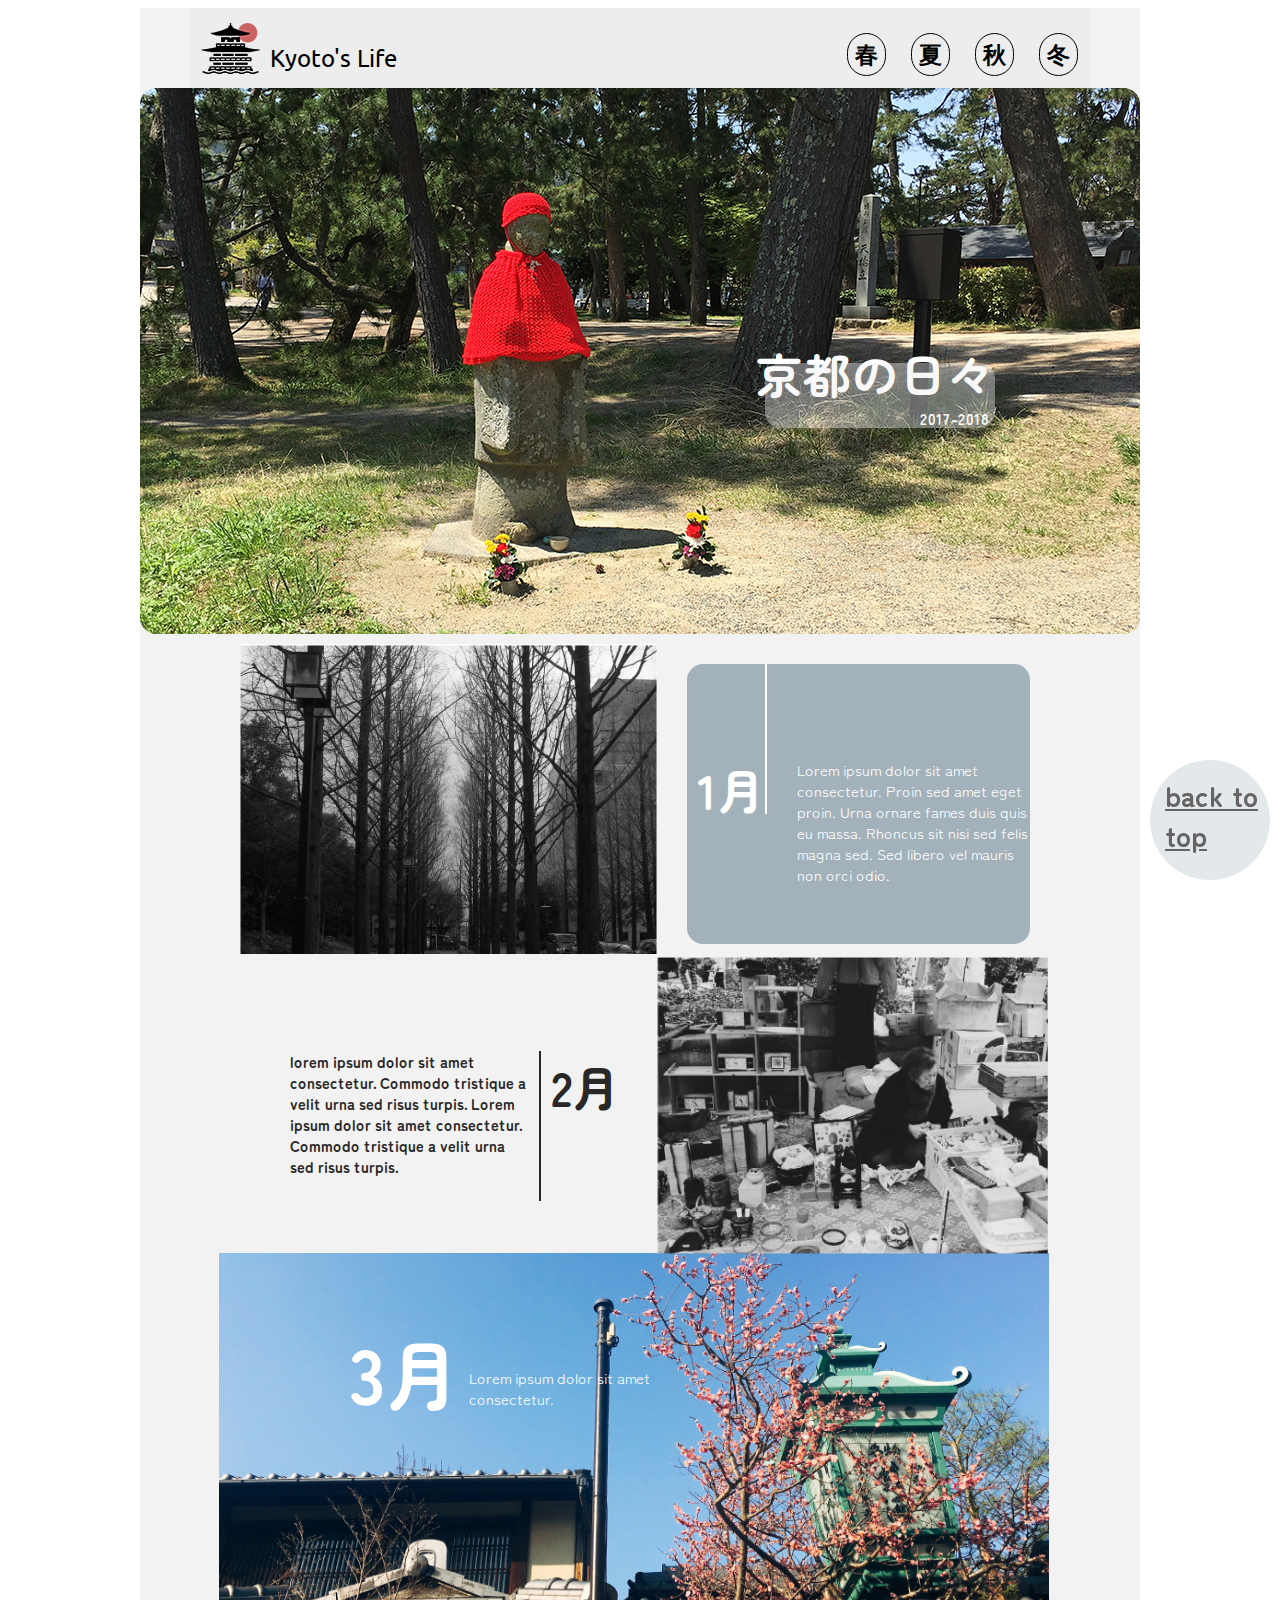
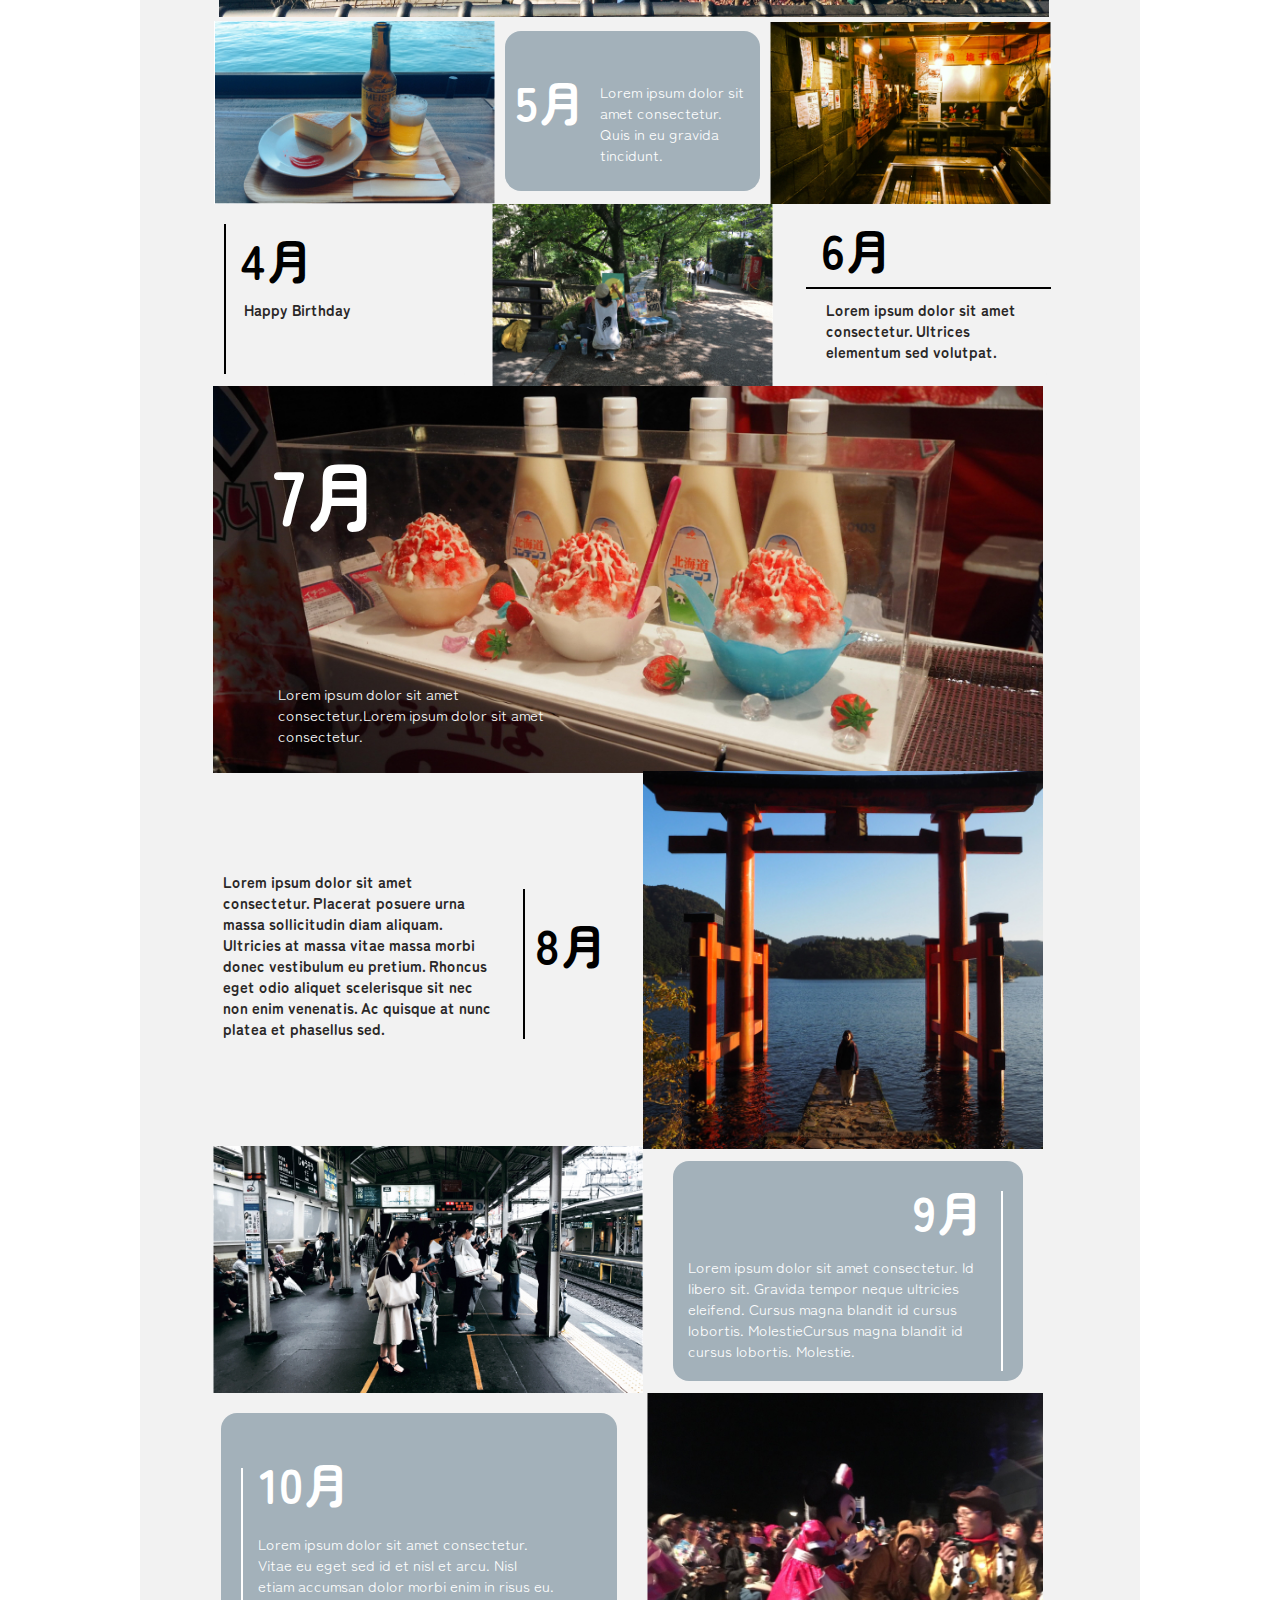
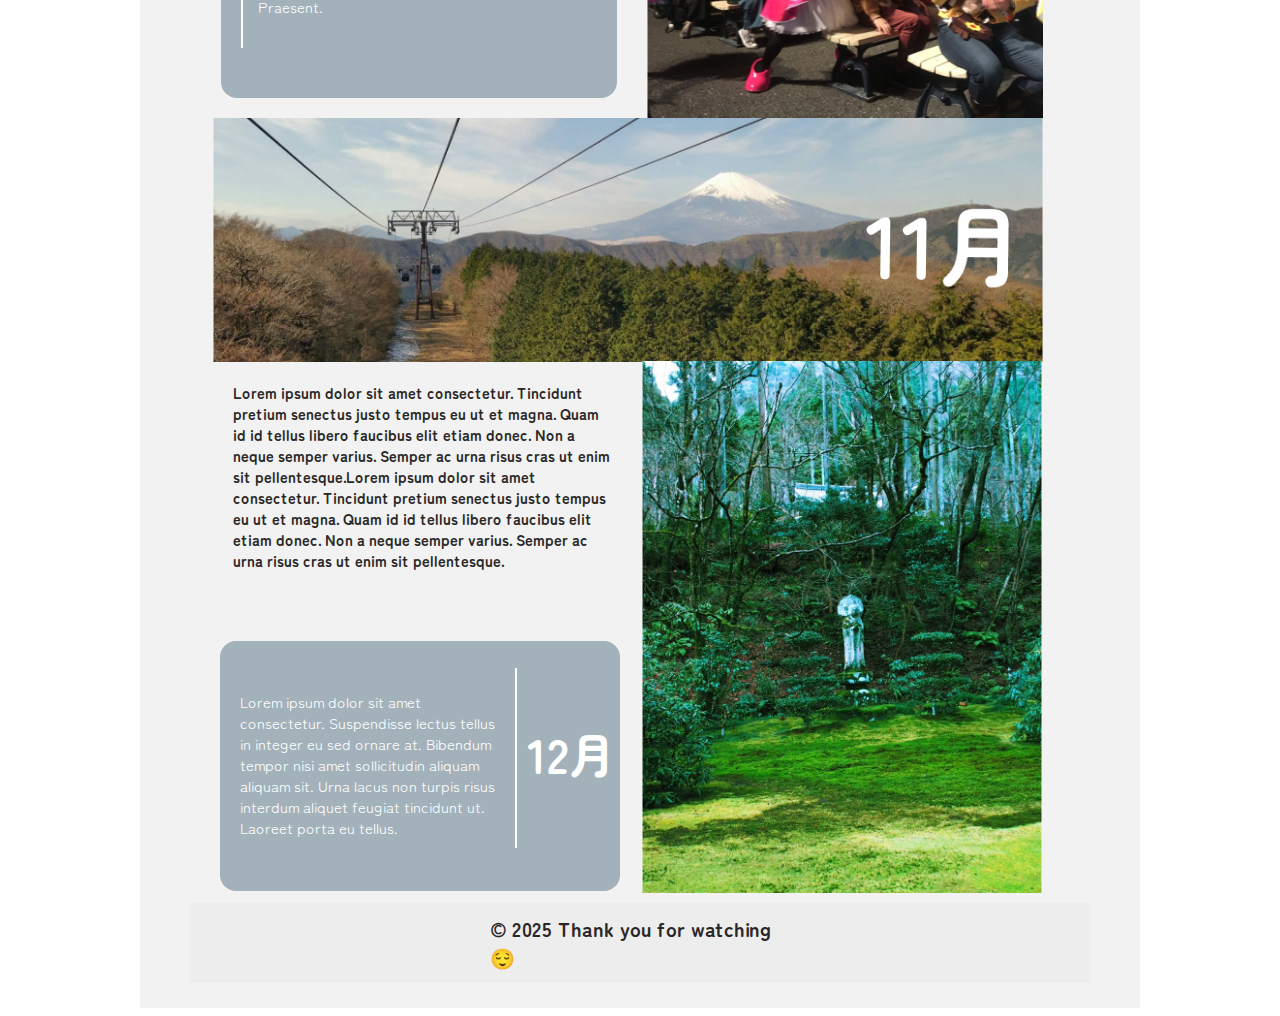
==== demo.html @ 48d339ac "Add files via upload" ====
<!DOCTYPE html>
<html lang="en">
<head>
    <meta charset="UTF-8">
    <meta name="viewport" content="width=device-width, initial-scale=1.0">
    <title>Kyoto's Life</title>
    <link rel="stylesheet" href="style.css">
    


</head>
<body>
    <div class="wrap">
        <header>
          <div class="icon-image"><img src="/網頁用照片/icon.png" alt=""></div>
            <div class="header-title">Kyoto's Life</div>
            <div class="button">
                <h3 class="button1">春</h3>
                <h3 class="button2">夏</h3>
                <h3 class="button3">秋</h3>
                <h3 class="button4">冬</h3>



            </div>
        </header>

        <main>
            <h2 class="main-title">京都の日々</h2>
            <p class="main-intro">2017-2018</p>
            <div class="block_main"></div>
        </main>

        <section>
         <div class="card_1">
            <div class="card_1-image"><img src="/網頁用照片/1月.jpg" alt=""></div>
            <div class="card_1-block">
                <div class="card_1-title">1月</div>
                <div class="card_1-intro">Lorem ipsum dolor sit amet consectetur. Proin sed amet eget proin. Urna ornare fames duis quis eu massa. Rhoncus sit nisi sed felis magna sed. Sed libero vel mauris non orci odio.</div>
            </div>
        </div>

        <div class="card_2">
            <div class="card_2-block">
                <div class="card_2-intro">lorem ipsum dolor sit amet consectetur. Commodo tristique a velit urna sed risus turpis. Lorem ipsum dolor sit amet consectetur. Commodo tristique a velit urna sed risus turpis. </div>
                <div class="card_2-title">2月</div>
             </div>
            <div class="card_2-image"><img src="/網頁用照片/2月.jpg" alt=""></div>
            
        </div>
        
        <div class="card_3">
            <div class="card_3-image"><img src="/網頁用照片/3月.jpg" alt=""></div>
            <div class="card_3-title">3月</div>
            <div class="card_3-intro">Lorem ipsum dolor sit amet consectetur.</div>
        
        </div>

        <div class="card_4">
            <div class="card_4-image1"><img src="/網頁用照片/4月.jpg" alt=""></div>
            <div class="card_4-block">
                <div class="card_4-title">5月</div>
                <div class="card_4-intro">Lorem ipsum dolor sit amet consectetur. Quis in eu gravida tincidunt.</div>
            </div>
            <div class="card_4-image2"><img src="/網頁用照片/6月.jpg" alt=""></div>
        </div>


        <div class="card_5">
            <div class="card_5-block1">
                <div class="card_5-title1">4月</div>
                <div class="card_5-intro1">Happy Birthday</div>
            </div>
            <div class="card_5-image"><img src="/網頁用照片/5月.jpg" alt=""></div>
            <div class="card_5-block2">
                <div class="card_5-title2">6月</div>
                <div class="card_5-intro2">Lorem ipsum dolor sit amet consectetur. Ultrices elementum sed volutpat.</div>
            </div>
        </div>

        <div class="card_6">
            <div class="card_6-image"><img src="/網頁用照片/7月.jpg" alt=""></div>
            <div class="card_6-title">7月</div>
            <div class="card_6-intro">Lorem ipsum dolor sit amet consectetur.Lorem ipsum dolor sit amet consectetur.</div>
        </div>
       
        <div class="card_7">
            <div class="card_7-block">
                <div class="card_7-intro">Lorem ipsum dolor sit amet consectetur. Placerat posuere urna massa sollicitudin diam aliquam. Ultricies at massa vitae massa morbi donec vestibulum eu pretium. Rhoncus eget odio aliquet scelerisque sit nec non enim venenatis. Ac quisque at nunc platea et phasellus sed.</div>
                <div class="card_7-title">8月</div>
            </div>
            <div class="card_7-image"><img src="/網頁用照片/9月.jpg" alt=""></div>
        </div>


        <div class="card_8">
            <div class="card_8-image"><img src="/網頁用照片/8月.jpg" alt=""></div>
            <div class="card_8-block">
                <div class="card_8-title">9月</div>
                <div class="card_8-intro">Lorem ipsum dolor sit amet consectetur. Id libero sit. Gravida tempor neque ultricies eleifend. Cursus magna blandit id cursus lobortis. MolestieCursus magna blandit id cursus lobortis. Molestie.</div>
            </div>
        </div>
    
        <div class="card_9">
            <div class="card_9-block">
                <div class="card_9-title">10月</div>
                <div class="card_9-intro">Lorem ipsum dolor sit amet consectetur. Vitae eu eget sed id et nisl et arcu. Nisl etiam accumsan dolor morbi enim in risus eu. Praesent.</div>
            </div>
            <div class="card_9-image"><img src="/網頁用照片/10月.jpg" alt=""></div>
        </div>


        <div class="card_10">
            <div class="card_10-image"><img src="/網頁用照片/11月.jpg" alt=""></div>
            
        </div>

        <div class="card_11">
            <div class="card_11-intro">Lorem ipsum dolor sit amet consectetur. Tincidunt pretium senectus justo tempus eu ut et magna. Quam id id tellus libero faucibus elit etiam donec. Non a neque semper varius. Semper ac urna risus cras ut enim sit pellentesque.Lorem ipsum dolor sit amet consectetur. Tincidunt pretium senectus justo tempus eu ut et magna. Quam id id tellus libero faucibus elit etiam donec. Non a neque semper varius. Semper ac urna risus cras ut enim sit pellentesque.</div>
        </div>

        <div class="card_12">
            <div class="card_12-block">
                <div class="card_12-intro">Lorem ipsum dolor sit amet consectetur. Suspendisse lectus tellus in integer eu sed ornare at. Bibendum tempor nisi amet sollicitudin aliquam aliquam sit. Urna lacus non turpis risus interdum aliquet feugiat tincidunt ut. Laoreet porta eu tellus.</div>
                <div class="card_12-title">12月</div>
            </div>
        </div>

        <div class="card_13">
            <div class="card_13-image"><img src="/網頁用照片/12月.jpg" alt=""></div>
        </div>
    
        <div class="footer">© 2025 Thank you for watching😌</div>
        <a href="#" class="top">back to <br> top</a>

        </section>



    </div>

    
</body>
</html>
---- style.css ----
@import url('https://fonts.googleapis.com/css2?family=Zen+Maru+Gothic&display=swap');

@import url('https://fonts.googleapis.com/css2?family=Ubuntu:ital,wght@0,300;0,400;0,500;0,700;1,300;1,400;1,500;1,700&display=swap');

*{box-sizing: border-box;}

h2,h3,p {margin: 0;}

.wrap{
    margin: 0 auto;
    width: 1000px;
    height: 4200px;
    background-color: #F2F2F2;
}

img{
    width: 100%;
    display: block;
}

header{
    width: 900px;
    height: 80px;
    background-color: #EDEDED;
    display: flex;
    margin-left: 50px;
    margin-right: 50px;
    
    
}
.icon-image{
    height: 80px;
    width: 80px;
}

.header-title{
    font-family: Ubuntu;
    font-weight: normal;
    font-size: 24px;
    padding-top:35px ;
    


}
.button{
    display: flex;
    padding-left: 450px;
    gap: 25px;
    padding-top: 25px;
    font-size: 20px;
    font-family:Ubuntu;
   

}

.button1{
    width: 39px;
    height: 43px;
    border-width: 1px;
    border-style: solid;
    border-radius: 20px;
    text-align: center;
    align-content: center;
    
}


.button2{
    width: 39px;
    height: 43px;
    border-width: 1px;
    border-style: solid;
    border-radius: 20px;
    text-align: center;
    align-content: center;
    
}


.button3{
    width: 39px;
    height: 43px;
    border-width: 1px;
    border-style: solid;
    border-radius: 20px;
    text-align: center;
    align-content: center;
    
}


.button4{
    width: 39px;
    height: 43px;
    border-width: 1px;
    border-style: solid;
    border-radius: 20px;
    text-align: center;
    align-content: center;
    
}





main{
    width: 1000px;
    height: 546px;
    background-image: url(/網頁用照片/Main.jpg);
    padding-left: 15px;
    border-radius: 16px;
    

}

.main-title{
    font-size: 48px;
    font-family: "Zen Maru Gothic", serif;
    color: white;
    font-weight: bold;
    padding-left: 600px;
    padding-top: 250px;
    margin: 0;

}

.main-title::before {
    content: " ";
    display: block;
    width: 230px;
    height: 65px;
    background-color:#ededed;
    opacity: 40%;
    border-radius: 16px;
    position: absolute;
    margin-left: 10px;
    margin-top: 25px;

}



.main-intro{
    font-size: 15px;
    font-family:"Zen Maru Gothic", serif; 
    color: white;
    font-weight: bold;
    padding-left: 765px;
    margin: 0;
   

}



.section{
    width: 900px;
    margin: 0 auto;
}

.card_1{
    display: flex;
    width: 890px;
    height: 362px;
    margin-bottom: 0;

}

.card_1-image{
    width: 486px;
    height: 362px;
    border-radius: 20px;
    margin-top: 10px;
    margin-left:100px;
}

.card_1-block{
    display: flex;
    background-color: #A3B1BA;
    width: 400px;
    height: 280px;
    margin-top: 30Px;
    margin-left: 30px;
    border-radius: 16px;
    margin-bottom: 0;
  
}
.card_1-title{
    flex-shrink: 0;
    height: 150px;
    font-size: 48px;
    font-weight: 700;
    font-family: "Zen Maru Gothic", serif;
    color: white;
    padding-top: 90PX;
    padding-left: 10PX;
    border-right: 2px solid ;
}


.card_1-intro{
    font-size:15px;
    width:270px ;
    font-family: "Zen Maru Gothic", serif;
    color: white;
    padding-left: 30px;
    padding-top: 95px;
}

.card_2{
    display: flex;
    width: 890px;
    margin-top: -25px;
    
}

.card_2-block{
    display: flex;
    background-color: #F2F2F2;
    width: 400px;
    margin-top: 80Px;
    margin-left: 80px;
    border: 10px auto;

}
.card_2-title{
    flex-shrink: 0;
    height: 150px;
    font-size: 48px;
    font-weight: 700;
    font-family: "Zen Maru Gothic", serif;
    color:rgb(42, 39, 39);
    border-left:2px solid;
    padding-left: 10px;
    margin-left: 10px;
    
    
}

.card_2-intro{
    font-family: "Zen Maru Gothic", serif;
    font-weight: bold ;
    font-size: 15px;
    width: 285px;
    margin-left: 70px;
    color: rgb(42, 39, 39)


}

.card_2-image{
    scale: 110%;
    margin-left: 55px;
    
}
    
.card_3{
    width: 830px;
    margin-top: 13px;
    margin-left: 79px;
    
}

.card_3-title{
    font-size: 76px;
    font-weight: 700;
    font-family: "Zen Maru Gothic", serif;
    color: white;
    position: relative;
    left: 130px;
    top:-300px;
    
}

.card_3-intro{
    font-family: "Zen Maru Gothic", serif;
    font-size: 15px;
    color: white;
    position: relative;
    left: 250px;
    top:-360px;
    width: 200px;
}

.card_4{
    display: flex;
    width: 890px;
    margin-top: -148px;
    margin-left: 74px;
    gap:10px;
}

.card_4-image1{
    width: 281px;
}

.card_4-block{
    display: block;
    background-color: #A3B1BA;
    width: 255px;
    height: 160px;
    margin-top: 10Px;
    border-radius: 16px;
    margin-bottom: 0;
    
}

.card_4-title{
    flex-shrink: 0;
    font-size: 48px;
    font-weight: 700;
    font-family: "Zen Maru Gothic", serif;
    color: white;
    padding-left: 10px;
    padding-top: 35px;


}

.card_4-intro{
    font-size: 15px;
    font-family: "Zen Maru Gothic", serif;
    color: white;
    width: 150px;
    padding-bottom: 100px;
    position: relative;
    top: -55px;
    left: 95px;
}

.card_4-image2{
    width: 281px;
    margin-top: 1px;
}

.card_5{
    display: flex;
    width: 890px;
    margin-left: 74px;
    gap:10px

}


.card_5-block1{
    display: block;
    background-color: #F2F2F2;
    width: 255px;
    border-radius: 16px;
    margin-top: 10px;
    height: 165px;
}

.card_5-title1{
    flex-shrink: 0;
    font-size: 48px;
    font-weight: 700;
    font-family: "Zen Maru Gothic", serif;
    border-left: 2px solid;
    height: 150px;
    margin-left: 10px;
    margin-top: 10px;
    padding-left: 15px;

}

.card_5-intro1{
    font-size: 15px;
    font-family: "Zen Maru Gothic", serif;
    width: 200px;
    position: relative;
    top:-75px;
    left: 30px;
    color: rgb(42, 39, 39);
    font-weight: bold;

}
.card_5-image{
    width: 281px;
    margin-left: 13px;
}


.card_5-block2{
    display: block;
    background-color: #F2F2F2;
    width: 255px;
    border-radius: 16px;
    margin-top: 10px;
    height: 165px;
    margin-left: 13px;
}

.card_5-title2{
    flex-shrink: 0;
    font-size: 48px;
    font-weight: 700;
    font-family: "Zen Maru Gothic", serif;
    border-bottom: 2px solid;
    height: 75px;
    margin-left: 10px;
    padding-left: 15px;

}

.card_5-intro2{
    font-size: 15px;
    font-family: "Zen Maru Gothic", serif;
    width: 200px;
    position: relative;
    top:10px;
    left: 30px;
    color: rgb(42, 39, 39);
    font-weight: bold;

}


.card_6{
    width: 830px;
    margin-left: 73px;

}


.card_6-title{
    font-size: 76px;
    font-weight: 700;
    font-family: "Zen Maru Gothic", serif;
    color: white;
    position: relative;
    left: 60px;
    top:-335px;
    
}

.card_6-intro{
    font-family: "Zen Maru Gothic", serif;
    font-size: 15px;
    color: white;
    position: relative;
    left: 65px;
    top:-200px;
    width: 300px;
}

.card_7{
    width: 830px;
    display: flex;
    margin-top: -175px;  
    margin-left: 73px;
    gap:30px

}

.card_7-block{
    width: 400px;
    margin-top: 100px;
    background-color:#F2F2F2;
    padding-left: 10px;           
}

.card_7-intro{
    font-size: 15px;
    font-family: "Zen Maru Gothic", serif;
    width: 270px;
    position: relative;
    color: rgb(42, 39, 39);
    font-weight: bold;

}

.card_7-title{
    flex-shrink: 0;
    font-size: 48px;
    font-weight: 700;
    font-family: "Zen Maru Gothic", serif;
    border-left: 2px solid;
    height: 150px;
    position: relative;
    top:-150px;
    right:-300px;
    padding-left: 10px;
    padding-top: 20px;

}


.card_7-image{
    width: 400px;
}


.card_8{
    width: 830px;
    display: flex;
    margin-top: -43px;  
    margin-left: 73px;
    gap:30px

}


.card_8-image{
    width: 430px;
}


.card_8-block{
    width: 350px;
    display: block;
    background-color: #A3B1BA;
    border-radius: 16px;
    margin-top: 15px;
    height: 220px;
}


.card_8-title{
    flex-shrink: 0;
    font-size: 48px;
    font-weight: 700;
    font-family: "Zen Maru Gothic", serif;
    height: 150px;
    color: white;
    position: relative;
    top:15px;
    left: 230px;
    padding-left:10px;
    
}

.card_8-intro{
    color: white;
    font-size: 15px;
    font-family: "Zen Maru Gothic", serif;
    width: 320px;
    height: 180px;
    position: relative;
    top:-120px;
    left: 10px;
    padding-top: 65px;
    border-right: 2px solid;
    padding-right: 5px;
    padding-left: 5px;


}


.card_9{
    width: 830px;
    display: flex;
    margin-left: 73px;
    gap:30px


}

.card_9-block{
    width: 400px;
    display: block;
    background-color: #A3B1BA;
    border-radius: 16px;
    margin-top: 20px;
    height: 285px;
    margin-left: 8px;
}


.card_9-title{
    flex-shrink: 0;
    font-size: 48px;
    font-weight: 700;
    font-family: "Zen Maru Gothic", serif;
    height: 150px;
    color: white;
    position: relative;
    top:35px;
    left: 28px;
    padding-left:10px;
    
}

.card_9-intro{
    color: white;
    font-size: 15px;
    font-family: "Zen Maru Gothic", serif;
    width: 320px;
    height: 180px;
    position: relative;
    top:-95px;
    left: 20px;
    padding-top: 65px;
    border-left: 2px solid;
    padding-right: 5px;
    padding-left: 15px;


}


.card_9-image{
    width: 400px;
}


.card_10{
    width: 830px;
    margin-left: 73px;
}

.card_11{
    display: block;
    background-color: #F2F2F2;
    width: 400px;
    margin-left: 73px;

}
.card_11-intro{
    color: rgb(42, 39, 39);
    font-size: 15px;
    font-family: "Zen Maru Gothic", serif;
    font-weight: bold;
    padding-left: 20px;
    padding-top: 20px;

}


.card_12{
    margin-left: 80px;
    margin-top: 70px;
    margin-bottom: -520px;
}

.card_12-block{
    width: 400px;
    background-color:#A3B1BA;
    padding-left: 10px;  
    margin-top: 30px;
    border-radius: 16px;         
    height: 250px;
   }

.card_12-intro{
    font-size: 15px;
    font-family: "Zen Maru Gothic", serif;
    width: 270px;
    position: relative;
    color: white;
    padding-top: 50px;
    padding-left: 10px;
    
}

.card_12-title{
    flex-shrink: 0;
    font-size: 48px;
    font-weight: 700;
    font-family: "Zen Maru Gothic", serif;
    border-left: 2px solid;
    height: 180px;
    position: relative;
    top:-170px;
    right:-285px;
    padding-left: 10px;
    padding-top: 50px;
    color: white;

}

.card_13{
    width: 400px;
    position: relative;
    top:-10px;
    left:502px;
    margin-bottom: 0;

}

.footer{
    width: 900px;
    height: 80px;
    background-color: #EDEDED;
    display: flex;
    margin-left: 50px;
    margin-right: 50px;
    font-family: "Zen Maru Gothic", serif;
    color: rgb(42, 39, 39);
    font-weight: bold;
    font-size: 20px;
    align-items: center;
    padding: 0px 300px;
    
}

a.top {
    display: block;
    width: 120px;
    height: 120px;
    border-radius: 100px;
    font-family: "Zen Maru Gothic", serif;
    font-weight: bold;
    position: fixed;
    font-size: 28px;
    z-index: 9999999;
    right: 10px;
    bottom: 20px;
    padding-left: 15px;
    padding-top: 15px;
    background-color: #cad3da88;
    color: rgb(102, 100, 100)

}
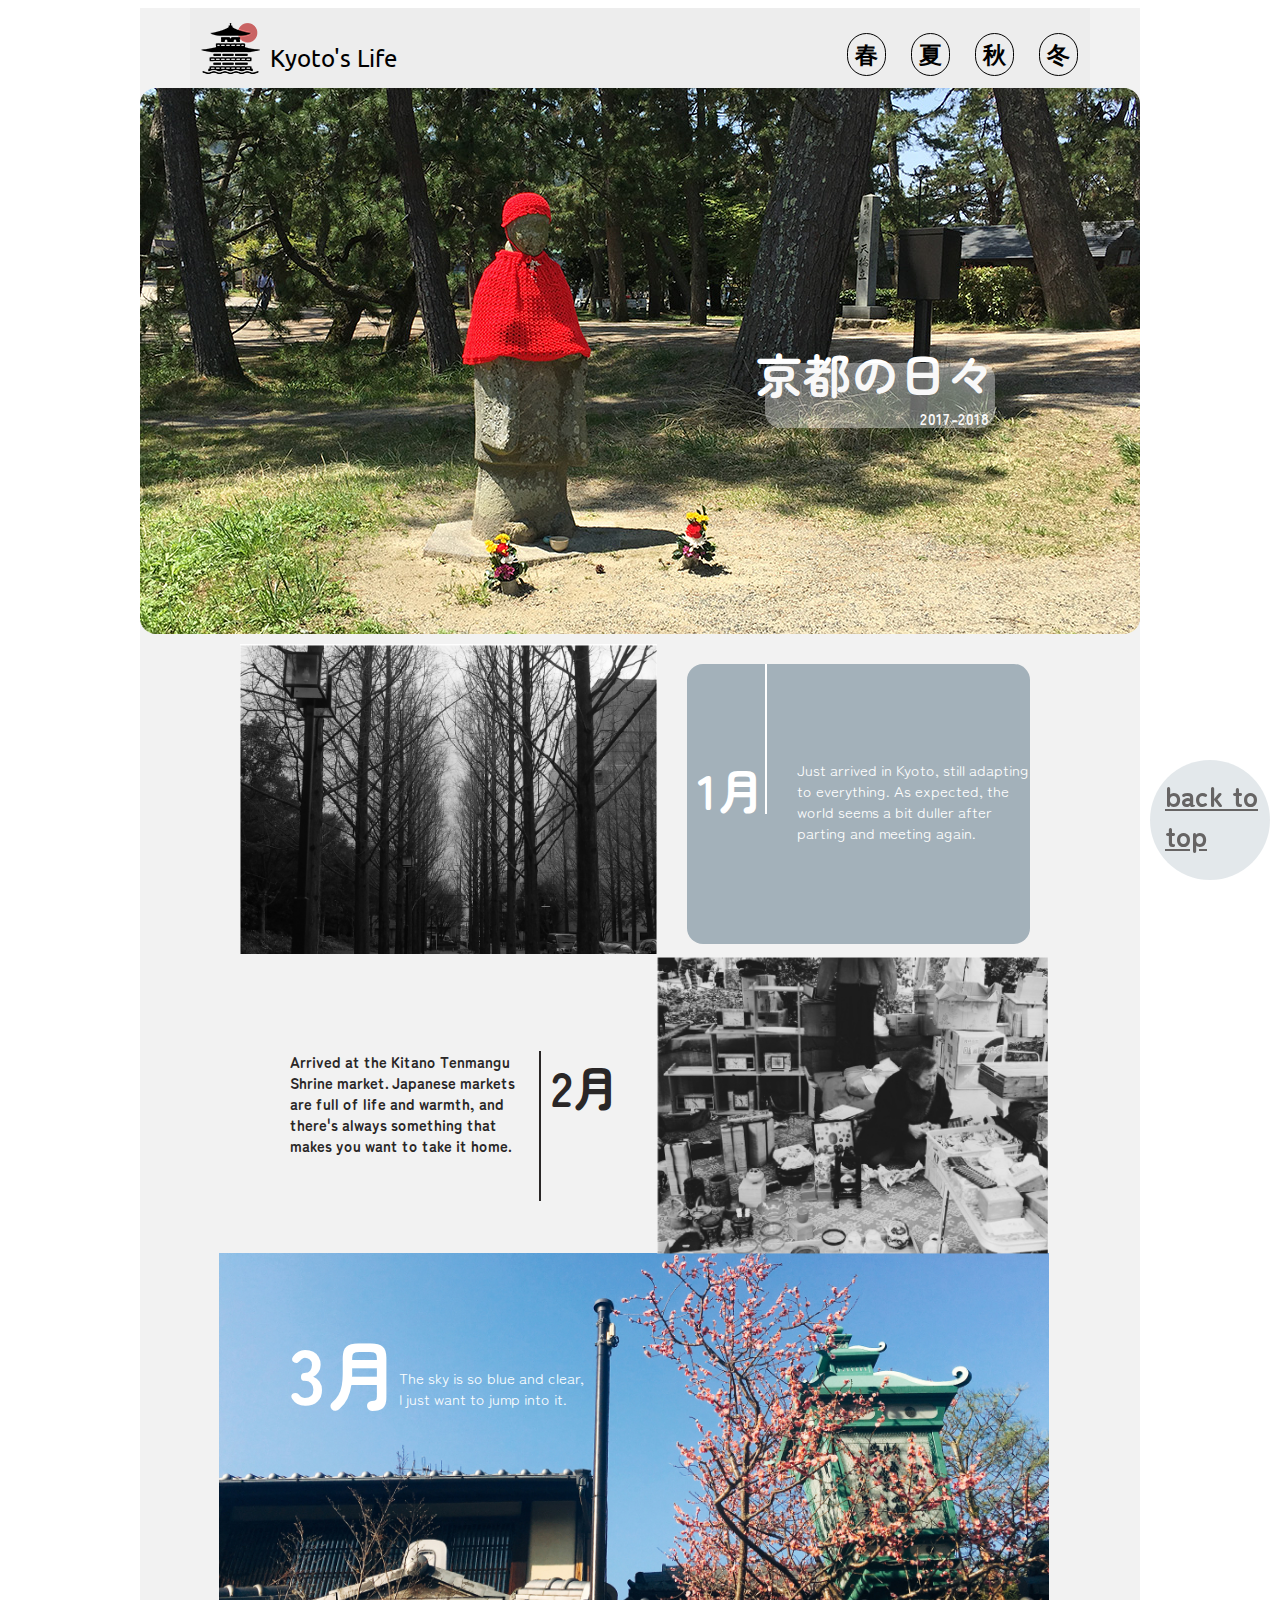
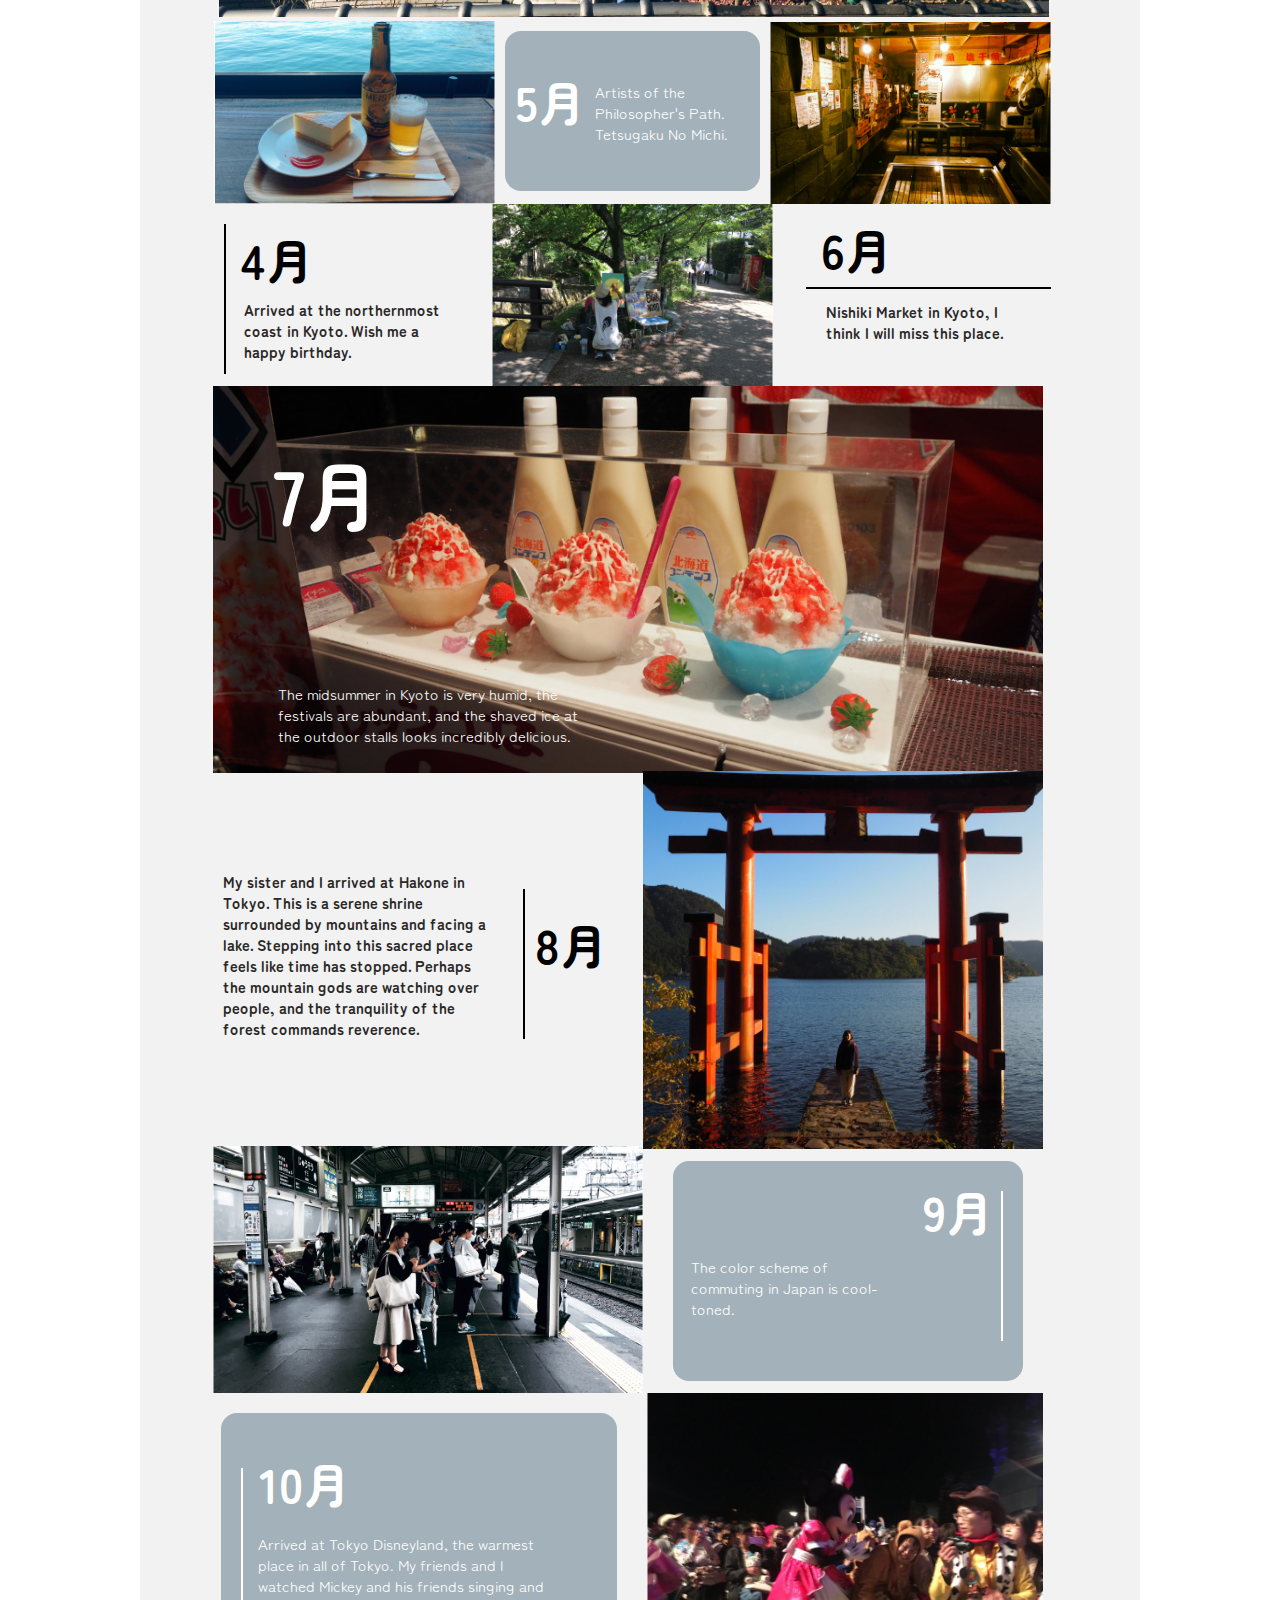
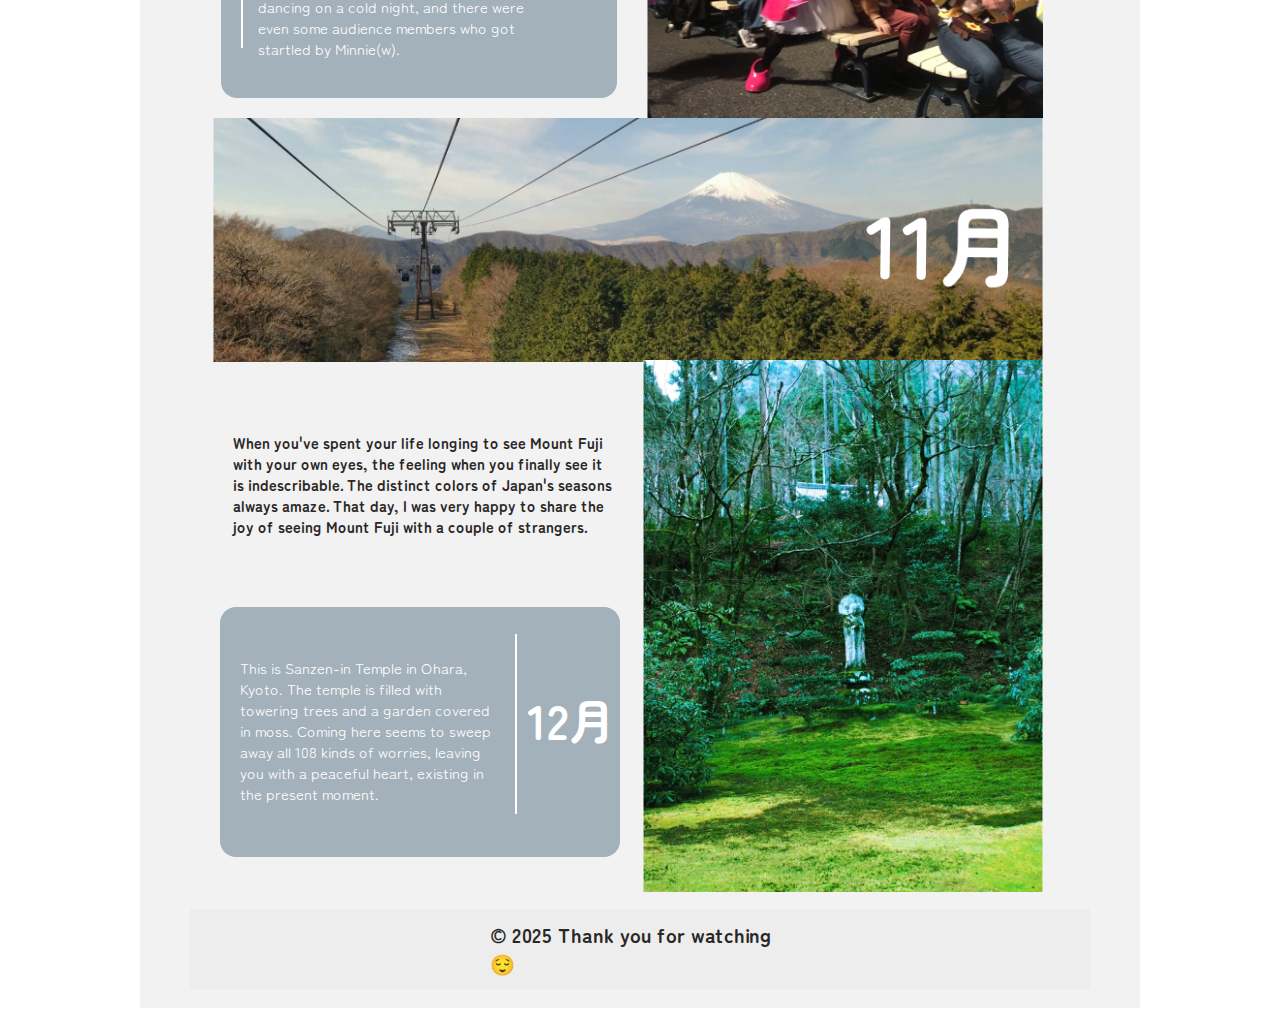
==== commit 0e96b89b: "Add files via upload" ====
--- a/demo.html
+++ b/demo.html
@@ -36,13 +36,13 @@
             <div class="card_1-image"><img src="/網頁用照片/1月.jpg" alt=""></div>
             <div class="card_1-block">
                 <div class="card_1-title">1月</div>
-                <div class="card_1-intro">Lorem ipsum dolor sit amet consectetur. Proin sed amet eget proin. Urna ornare fames duis quis eu massa. Rhoncus sit nisi sed felis magna sed. Sed libero vel mauris non orci odio.</div>
+                <div class="card_1-intro">Just arrived in Kyoto, still adapting to everything. As expected, the world seems a bit duller after parting and meeting again.</div>
             </div>
         </div>
 
         <div class="card_2">
             <div class="card_2-block">
-                <div class="card_2-intro">lorem ipsum dolor sit amet consectetur. Commodo tristique a velit urna sed risus turpis. Lorem ipsum dolor sit amet consectetur. Commodo tristique a velit urna sed risus turpis. </div>
+                <div class="card_2-intro">Arrived at the Kitano Tenmangu Shrine market. Japanese markets are full of life and warmth, and there's always something that makes you want to take it home. </div>
                 <div class="card_2-title">2月</div>
              </div>
             <div class="card_2-image"><img src="/網頁用照片/2月.jpg" alt=""></div>
@@ -52,7 +52,8 @@
         <div class="card_3">
             <div class="card_3-image"><img src="/網頁用照片/3月.jpg" alt=""></div>
             <div class="card_3-title">3月</div>
-            <div class="card_3-intro">Lorem ipsum dolor sit amet consectetur.</div>
+            <div class="card_3-intro">The sky is so blue and clear,
+            I just want to jump into it.</div>
         
         </div>
 
@@ -60,7 +61,8 @@
             <div class="card_4-image1"><img src="/網頁用照片/4月.jpg" alt=""></div>
             <div class="card_4-block">
                 <div class="card_4-title">5月</div>
-                <div class="card_4-intro">Lorem ipsum dolor sit amet consectetur. Quis in eu gravida tincidunt.</div>
+                <div class="card_4-intro">Artists of the Philosopher's Path.
+                    Tetsugaku No Michi.</div>
             </div>
             <div class="card_4-image2"><img src="/網頁用照片/6月.jpg" alt=""></div>
         </div>
@@ -69,24 +71,25 @@
         <div class="card_5">
             <div class="card_5-block1">
                 <div class="card_5-title1">4月</div>
-                <div class="card_5-intro1">Happy Birthday</div>
+                <div class="card_5-intro1">Arrived at the northernmost coast in Kyoto. Wish me a happy birthday.</div>
             </div>
             <div class="card_5-image"><img src="/網頁用照片/5月.jpg" alt=""></div>
             <div class="card_5-block2">
                 <div class="card_5-title2">6月</div>
-                <div class="card_5-intro2">Lorem ipsum dolor sit amet consectetur. Ultrices elementum sed volutpat.</div>
+                <div class="card_5-intro2">Nishiki Market in Kyoto, I think I will miss this place.</div>
             </div>
         </div>
 
         <div class="card_6">
             <div class="card_6-image"><img src="/網頁用照片/7月.jpg" alt=""></div>
             <div class="card_6-title">7月</div>
-            <div class="card_6-intro">Lorem ipsum dolor sit amet consectetur.Lorem ipsum dolor sit amet consectetur.</div>
+            <div class="card_6-intro">The midsummer in Kyoto is very humid, 
+            the festivals are abundant, and the shaved ice at the outdoor stalls looks incredibly delicious.</div>
         </div>
        
         <div class="card_7">
             <div class="card_7-block">
-                <div class="card_7-intro">Lorem ipsum dolor sit amet consectetur. Placerat posuere urna massa sollicitudin diam aliquam. Ultricies at massa vitae massa morbi donec vestibulum eu pretium. Rhoncus eget odio aliquet scelerisque sit nec non enim venenatis. Ac quisque at nunc platea et phasellus sed.</div>
+                <div class="card_7-intro">My sister and I arrived at Hakone in Tokyo. This is a serene shrine surrounded by mountains and facing a lake. Stepping into this sacred place feels like time has stopped. Perhaps the mountain gods are watching over people, and the tranquility of the forest commands reverence.</div>
                 <div class="card_7-title">8月</div>
             </div>
             <div class="card_7-image"><img src="/網頁用照片/9月.jpg" alt=""></div>
@@ -97,14 +100,14 @@
             <div class="card_8-image"><img src="/網頁用照片/8月.jpg" alt=""></div>
             <div class="card_8-block">
                 <div class="card_8-title">9月</div>
-                <div class="card_8-intro">Lorem ipsum dolor sit amet consectetur. Id libero sit. Gravida tempor neque ultricies eleifend. Cursus magna blandit id cursus lobortis. MolestieCursus magna blandit id cursus lobortis. Molestie.</div>
+                <div class="card_8-intro">The color scheme of commuting in Japan is cool-toned.</div>
             </div>
         </div>
     
         <div class="card_9">
             <div class="card_9-block">
                 <div class="card_9-title">10月</div>
-                <div class="card_9-intro">Lorem ipsum dolor sit amet consectetur. Vitae eu eget sed id et nisl et arcu. Nisl etiam accumsan dolor morbi enim in risus eu. Praesent.</div>
+                <div class="card_9-intro">Arrived at Tokyo Disneyland, the warmest place in all of Tokyo. My friends and I watched Mickey and his friends singing and dancing on a cold night, and there were even some audience members who got startled by Minnie(w).</div>
             </div>
             <div class="card_9-image"><img src="/網頁用照片/10月.jpg" alt=""></div>
         </div>
@@ -116,12 +119,12 @@
         </div>
 
         <div class="card_11">
-            <div class="card_11-intro">Lorem ipsum dolor sit amet consectetur. Tincidunt pretium senectus justo tempus eu ut et magna. Quam id id tellus libero faucibus elit etiam donec. Non a neque semper varius. Semper ac urna risus cras ut enim sit pellentesque.Lorem ipsum dolor sit amet consectetur. Tincidunt pretium senectus justo tempus eu ut et magna. Quam id id tellus libero faucibus elit etiam donec. Non a neque semper varius. Semper ac urna risus cras ut enim sit pellentesque.</div>
+            <div class="card_11-intro">When you've spent your life longing to see Mount Fuji with your own eyes, the feeling when you finally see it is indescribable. The distinct colors of Japan's seasons always amaze. That day, I was very happy to share the joy of seeing Mount Fuji with a couple of strangers.</div>
         </div>
 
         <div class="card_12">
             <div class="card_12-block">
-                <div class="card_12-intro">Lorem ipsum dolor sit amet consectetur. Suspendisse lectus tellus in integer eu sed ornare at. Bibendum tempor nisi amet sollicitudin aliquam aliquam sit. Urna lacus non turpis risus interdum aliquet feugiat tincidunt ut. Laoreet porta eu tellus.</div>
+                <div class="card_12-intro">This is Sanzen-in Temple in Ohara, Kyoto. The temple is filled with towering trees and a garden covered in moss. Coming here seems to sweep away all 108 kinds of worries, leaving you with a peaceful heart, existing in the present moment.</div>
                 <div class="card_12-title">12月</div>
             </div>
         </div>
--- a/style.css
+++ b/style.css
@@ -268,7 +268,7 @@
     font-family: "Zen Maru Gothic", serif;
     color: white;
     position: relative;
-    left: 130px;
+    left:70px;
     top:-300px;
     
 }
@@ -278,9 +278,9 @@
     font-size: 15px;
     color: white;
     position: relative;
-    left: 250px;
+    left: 180px;
     top:-360px;
-    width: 200px;
+    width: 188px;
 }
 
 .card_4{
@@ -322,11 +322,11 @@
     font-size: 15px;
     font-family: "Zen Maru Gothic", serif;
     color: white;
-    width: 150px;
+    width: 170px;
     padding-bottom: 100px;
     position: relative;
     top: -55px;
-    left: 95px;
+    left: 90px;
 }
 
 .card_4-image2{
@@ -409,7 +409,7 @@
     font-family: "Zen Maru Gothic", serif;
     width: 200px;
     position: relative;
-    top:10px;
+    top:12px;
     left: 30px;
     color: rgb(42, 39, 39);
     font-weight: bold;
@@ -527,23 +527,24 @@
     position: relative;
     top:15px;
     left: 230px;
-    padding-left:10px;
-    
+    padding-left:20px;
+    border-right: 2px solid;
+        
 }
 
 .card_8-intro{
     color: white;
     font-size: 15px;
     font-family: "Zen Maru Gothic", serif;
-    width: 320px;
-    height: 180px;
+    width: 330px;
+    height: 150px;
     position: relative;
     top:-120px;
-    left: 10px;
+    left: 0px;
     padding-top: 65px;
+    padding-right: 100px;
+    padding-left: 18px;
     border-right: 2px solid;
-    padding-right: 5px;
-    padding-left: 5px;
 
 
 }
@@ -616,6 +617,7 @@
     background-color: #F2F2F2;
     width: 400px;
     margin-left: 73px;
+    margin-top: 50px;
 
 }
 .card_11-intro{
@@ -632,7 +634,7 @@
 .card_12{
     margin-left: 80px;
     margin-top: 70px;
-    margin-bottom: -520px;
+    margin-bottom: -550px;
 }
 
 .card_12-block{
@@ -642,6 +644,7 @@
     margin-top: 30px;
     border-radius: 16px;         
     height: 250px;
+
    }
 
 .card_12-intro{
@@ -674,8 +677,8 @@
 .card_13{
     width: 400px;
     position: relative;
-    top:-10px;
-    left:502px;
+    top:53px;
+    left:503px;
     margin-bottom: 0;
 
 }
@@ -693,6 +696,7 @@
     font-size: 20px;
     align-items: center;
     padding: 0px 300px;
+    margin-top: 70px;
     
 }
 
